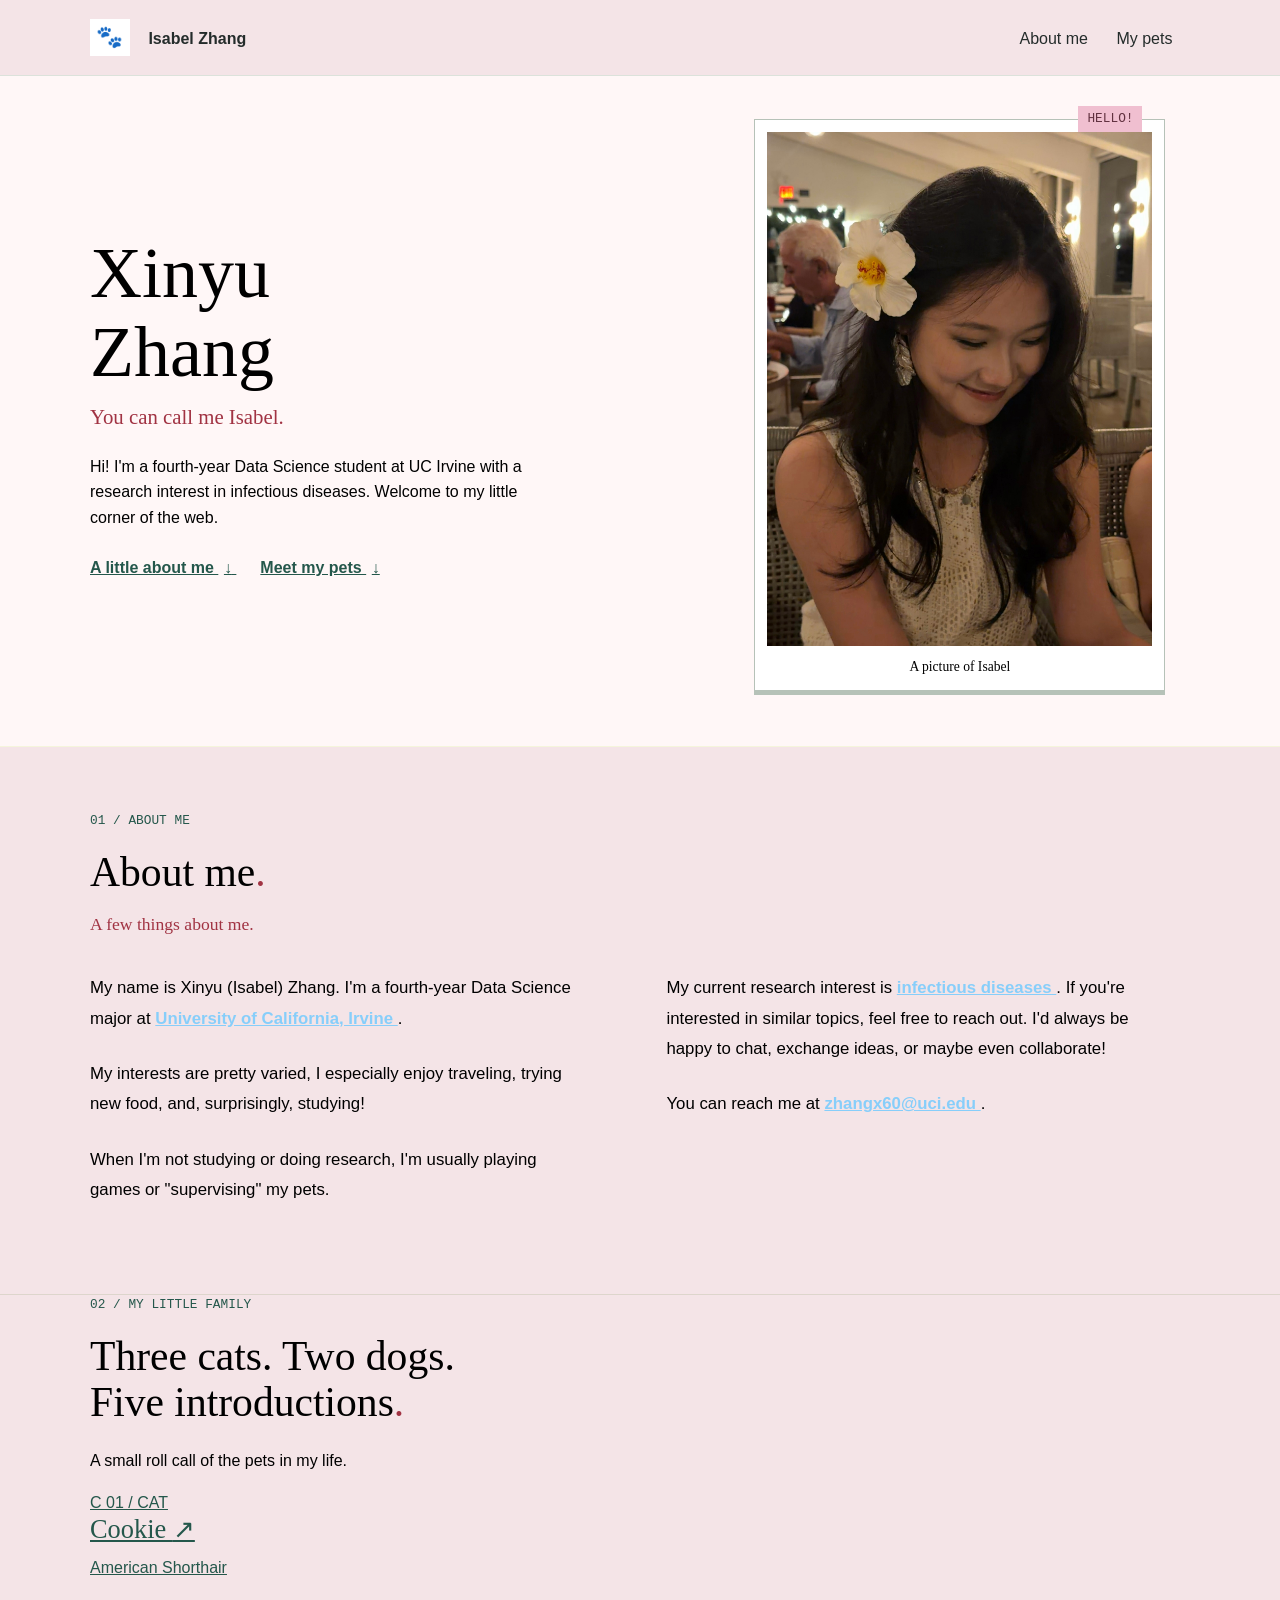
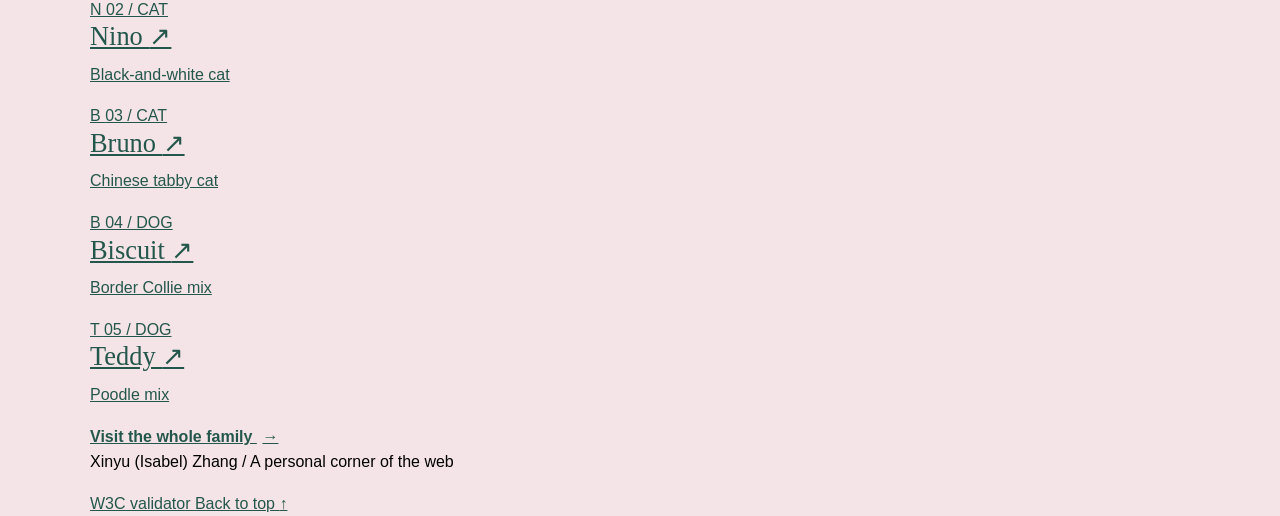
==== index.html @ bb7c95d6 "test1" ====
<!doctype html>
<html lang="en">

<!--
WRITTEN BY: Xinyu Zhang
EMAIL: zhangx60
-->

<head>
  <meta charset="utf-8">

  <meta name="author" content="Xinyu (Isabel) Zhang">

  <meta
    name="description"
    content="Personal website of Xinyu (Isabel) Zhang and her pets">

  <meta
    name="viewport"
    content="width=device-width, initial-scale=1">

  <link rel="stylesheet" href="css/style.css">

  <title>Xinyu (Isabel) Zhang | About Me</title>
</head>


<body>

  <!-- Accessibility: lets keyboard users skip directly to the main content -->
  <a class="skip-link" href="#main">
    Skip to content
  </a>


  <!-- =========================
       HEADER / NAVIGATION
       ========================= -->
  <header id="top" class="site-header">

    <nav class="page-width" aria-label="Main navigation">

    <a class="site-name" href="index.html">
      <span class="monogram" aria-hidden="true">🐾</span>
      Isabel Zhang
    </a>

      <ul>
        <li>
          <a href="#about">About me</a>
        </li>

        <li>
          <a href="#family">My pets</a>
        </li>
      </ul>

    </nav>

  </header>


  <!-- =========================
       MAIN CONTENT
       ========================= -->
  <main id="main">


    <!-- =========================
         INTRO / HERO SECTION
         ========================= -->
    <section class="intro-band">

      <div class="page-width intro">


        <!-- Left side: introduction -->
        <div class="intro-text">

          <h1>
            Xinyu<br>
            Zhang</span>
          </h1>

          <p class="handwritten">
            You can call me Isabel.
          </p>

          <p class="intro-copy">
            Hi! I'm a fourth-year Data Science student at UC Irvine
            with a research interest in infectious diseases.
            Welcome to my little corner of the web.
          </p>

          <a class="text-link" href="#about">
            A little about me
            <span aria-hidden="true">&darr;</span>
          </a>

          <a class="text-link second-link" href="#family">
            Meet my pets
            <span aria-hidden="true">&darr;</span>
          </a>

        </div>


        <!-- Right side: personal photo -->
        <figure class="portrait-print">

          <img
            src="images/Profile.jpg"
            alt="Portrait of Xinyu Zhang">

          <span class="photo-tab" aria-hidden="true">
            HELLO!
          </span>

          <figcaption>
            A picture of Isabel
          </figcaption>

        </figure>


      </div>

    </section>


    <!-- ABOUT ME SECTION -->
    <section id="about" class="about-band">

  <div class="page-width about-content">

    <p class="section-label">
      01 / ABOUT ME
    </p>

    <h2>
      About me<span class="name-dot">.</span>
    </h2>

    <p class="handwritten small-note">
      A few things about me.
    </p>


    <div class="about-columns">

      <!-- Left column -->
      <div class="about-column">

        <p>
          My name is Xinyu (Isabel) Zhang.
          I'm a fourth-year Data Science major at
          <a href="https://uci.edu/">
            University of California, Irvine
          </a>.
        </p>

        <p>
          My interests are pretty varied, I especially enjoy
          traveling, trying new food, and, surprisingly, studying!
        </p>

        <p>
          When I'm not studying or doing research,
          I'm usually playing games or "supervising" my pets.
        </p>

      </div>


      <!-- Right column -->
      <div class="about-column">

        <p>
          My current research interest is
          <a href="https://www.scripps.edu/diseases-medicines/infectious-diseases/">
            infectious diseases
          </a>.
          If you're interested in similar topics, feel free to reach out.
          I'd always be happy to chat, exchange ideas, or maybe even collaborate!
        </p>

        <p>
          You can reach me at
          <a href="mailto:zhangx60@uci.edu">
            zhangx60@uci.edu
          </a>.
        </p>

      </div>

    </div>

  </div>

</section>
    <!-- MY PETS SECTION -->
    <section id="family" class="pet-band">

      <div class="page-width section-inner">

        <p class="section-label">
          02 / MY LITTLE FAMILY
        </p>

        <h2>
          Three cats. Two dogs.<br>
          Five introductions<span class="name-dot">.</span>
        </h2>

        <p class="family-caption">
          A small roll call of the pets in my life.
        </p>

        <!-- Pet cards -->
        <div class="family-gallery">

          <!-- Cookie -->
          <a
            class="family-card cat-card"
            href="pets.html#cookie">

            <div class="mini-portrait">

              <span
                class="portrait-letter"
                aria-hidden="true">
                C
              </span>

              <span class="pet-number">
                01 / CAT
              </span>

            </div>

            <h3>
              Cookie
              <span aria-hidden="true">
                &nearr;
              </span>
            </h3>

            <p>
              American Shorthair
            </p>

          </a>
          <!-- Nino -->
          <a
            class="family-card nino-card"
            href="pets.html#nino">

            <div class="mini-portrait">

              <span
                class="portrait-letter"
                aria-hidden="true">
                N
              </span>

              <span class="pet-number">
                02 / CAT
              </span>

            </div>

            <h3>
              Nino
              <span aria-hidden="true">
                &nearr;
              </span>
            </h3>

            <p>
              Black-and-white cat
            </p>

          </a>
          <!-- Bruno -->
          <a
            class="family-card bruno-card"
            href="pets.html#bruno">

            <div class="mini-portrait">

              <span
                class="portrait-letter"
                aria-hidden="true">
                B
              </span>

              <span class="pet-number">
                03 / CAT
              </span>

            </div>

            <h3>
              Bruno
              <span aria-hidden="true">
                &nearr;
              </span>
            </h3>

            <p>
              Chinese tabby cat
            </p>

          </a>
          <!-- Biscuit -->
          <a
            class="family-card biscuit-card"
            href="pets.html#biscuit">

            <div class="mini-portrait">

              <span
                class="portrait-letter"
                aria-hidden="true">
                B
              </span>

              <span class="pet-number">
                04 / DOG
              </span>

            </div>

            <h3>
              Biscuit
              <span aria-hidden="true">
                &nearr;
              </span>
            </h3>

            <p>
              Border Collie mix
            </p>

          </a>
          <!-- Teddy -->
          <a
            class="family-card teddy-card"
            href="pets.html#teddy">

            <div class="mini-portrait">

              <span
                class="portrait-letter"
                aria-hidden="true">
                T
              </span>

              <span class="pet-number">
                05 / DOG
              </span>

            </div>

            <h3>
              Teddy
              <span aria-hidden="true">
                &nearr;
              </span>
            </h3>

            <p>
              Poodle mix
            </p>

          </a>

        </div>

        <!-- Link to second page -->
        <a class="text-link" href="pets.html">

          Visit the whole family

          <span aria-hidden="true">
            &rarr;
          </span>

        </a>
      </div>
    </section>
  </main>

  <footer class="page-width">

    <p>

      Xinyu (Isabel) Zhang

      <span class="footer-note">
        / A personal corner of the web
      </span>

    </p>

    <a href="http://validator.w3.org/check?uri=referer">
      W3C validator
    </a>


    <a href="#top">

      Back to top

      <span aria-hidden="true">
        &uarr;
      </span>

    </a>

  </footer>


</body>

</html>
---- css/style.css ----
/* =========================
   BASIC PAGE STYLING
   ========================= */

body {
  margin: 0;
  color: black;
  background-color: rgb(244, 228, 231);

  font-family: "Trebuchet MS", "Segoe UI", Arial, sans-serif;
  line-height: 1.6;
}

/* Keeps the content centered and prevents it from becoming too wide */
.page-width {
  width: 86%;
  max-width: 1100px;
  margin: 0 auto;
}


/* =========================
   LINKS
   ========================= */

a {
  color: #24574b;
}

a:hover {
  color: #a13343;
}

a:focus {
  outline: 2px solid #a13343;
  outline-offset: 4px;
}


/* =========================
   ACCESSIBILITY: SKIP LINK
   ========================= */

.skip-link {
  position: absolute;
  left: 1em;
  top: -5em;
  padding: 0.5em;
  background-color: #ffffff;
}

.skip-link:focus {
  top: 0.5em;
}


/* =========================
   HEADER / NAVIGATION
   ========================= */

.site-header {
  border-bottom: 1px solid #dce2db;
}

nav {
  padding-top: 1.2em;
  padding-bottom: 1.2em;
}

.site-name {
  display: inline-block;
  width: 59%;
  font-weight: bold;
  text-decoration: none;
  color: #242c2b;
}

.monogram {
  display: inline-block;
  margin-right: 0.65em;
  padding: 0.05em 0.3em;

  color: #ffffff;
  background-color: white;

  font-family: Georgia, "Times New Roman", serif;
  font-size: 1.35em;
}

nav ul {
  display: inline-block;
  width: 39%;
  margin: 0;
  padding: 0;
  text-align: right;
}

nav li {
  display: inline-block;
  margin-left: 1.5em;
}

nav a {
  text-decoration: none;
  color: #242c2b;
}


/* =========================
   TYPOGRAPHY
   ========================= */

h1,
h2,
h3,
p {
  margin-top: 0;
}

h1,
h2,
h3 {
  font-family: Georgia, "Times New Roman", serif;
  font-weight: normal;
  line-height: 1.1;
}

h1 {
  font-size: 4.5em;
  margin-bottom: 0.1em;
}

h2 {
  font-size: 2.6em;
  margin-bottom: 0.55em;
}

h3 {
  font-size: 1.65em;
  margin-bottom: 0.4em;
}

.name-dot {
  color: #a13343;
}

.section-label {
  font-family: "Courier New", Courier, monospace;
  font-size: 0.8em;
  color: #24574b;
  margin-bottom: 1.4em;
}

.handwritten {
  font-family: "Segoe Print", "Comic Sans MS", cursive;
  font-size: 1.3em;
  color: #a13343;
  margin-bottom: 1em;
}

.small-note {
  font-size: 1.1em;
}

.text-link {
  font-weight: bold;
}

.text-link span {
  margin-left: 0.35em;
}

.second-link {
  display: inline-block;
  margin-left: 1.5em;
}
/* =========================
   INTRO / HERO SECTION
   ========================= */

.intro-band {
  background-color: rgb(255, 247, 247);
  border-bottom: 1px solid beige;
}

.intro {
  padding-top: 2.7em;
  padding-bottom: 3.2em;
}

.intro-text {
  display: inline-block;
  vertical-align: middle;

  width: 53%;
  margin-right: 7%;
}

.intro-copy {
  max-width: 29em;
  margin-bottom: 1.5em;
}


/* =========================
   PERSONAL PHOTO
   ========================= */

.portrait-print {
  display: inline-block;
  vertical-align: middle;

  position: relative;

  width: 35%;
  margin: 0;

  padding: 12px;

  border: 1px solid #b6c2b8;
  border-bottom: 5px solid #b6c2b8;

  background-color: #ffffff;
}

.portrait-print img {
  display: block;

  width: 100%;
  max-width: 100%;
  height: auto;
}

figcaption {
  padding-top: 0.8em;

  font-family: "Segoe Print", "Comic Sans MS", cursive;
  font-size: 0.85em;

  text-align: center;
}

.photo-tab {
  position: absolute;

  top: -14px;
  right: 22px;

  padding: 0.2em 0.7em;

  background-color: #f0bfd0;
  color: #61313f;

  font-family: "Courier New", Courier, monospace;
  font-size: 0.8em;
}

/* =========================
   ABOUT ME SECTION
   ========================= */

.about-band {
  border-bottom: 1px solid #ddd5cc;
}

.about-content {
  padding-top: 4em;
  padding-bottom: 4em;
}

.about-content h2 {
  margin-bottom: 0.35em;
}

.about-columns {
  margin-top: 2.2em;
}

.about-column {
  display: inline-block;
  vertical-align: top;

  width: 44%;
}

.about-column:first-child {
  margin-right: 8%;
}

.about-column p {
  margin-bottom: 1.5em;

  font-size: 1.05em;
  line-height: 1.8;
}

.about-column a {
  color: lightskyblue;
  font-weight: bold;
}

.about-column a:hover {
  color: #a13343;
}
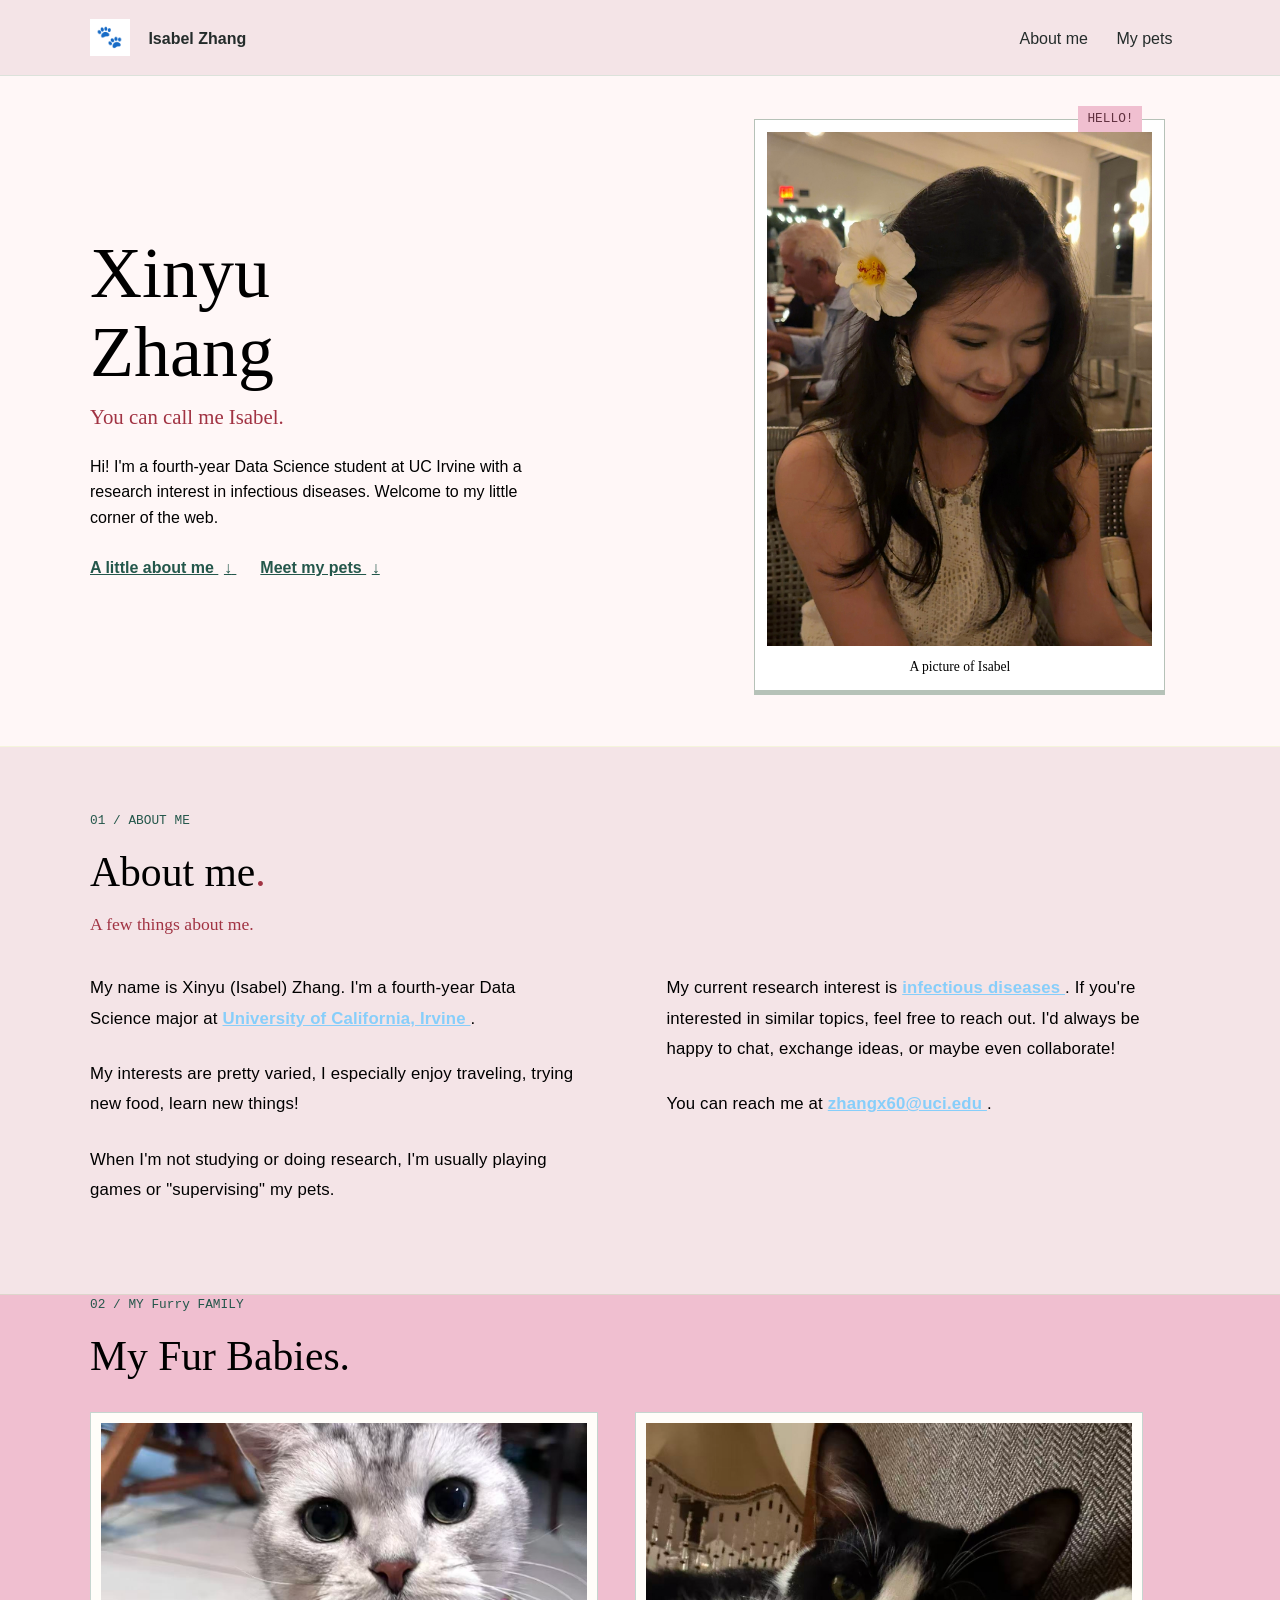
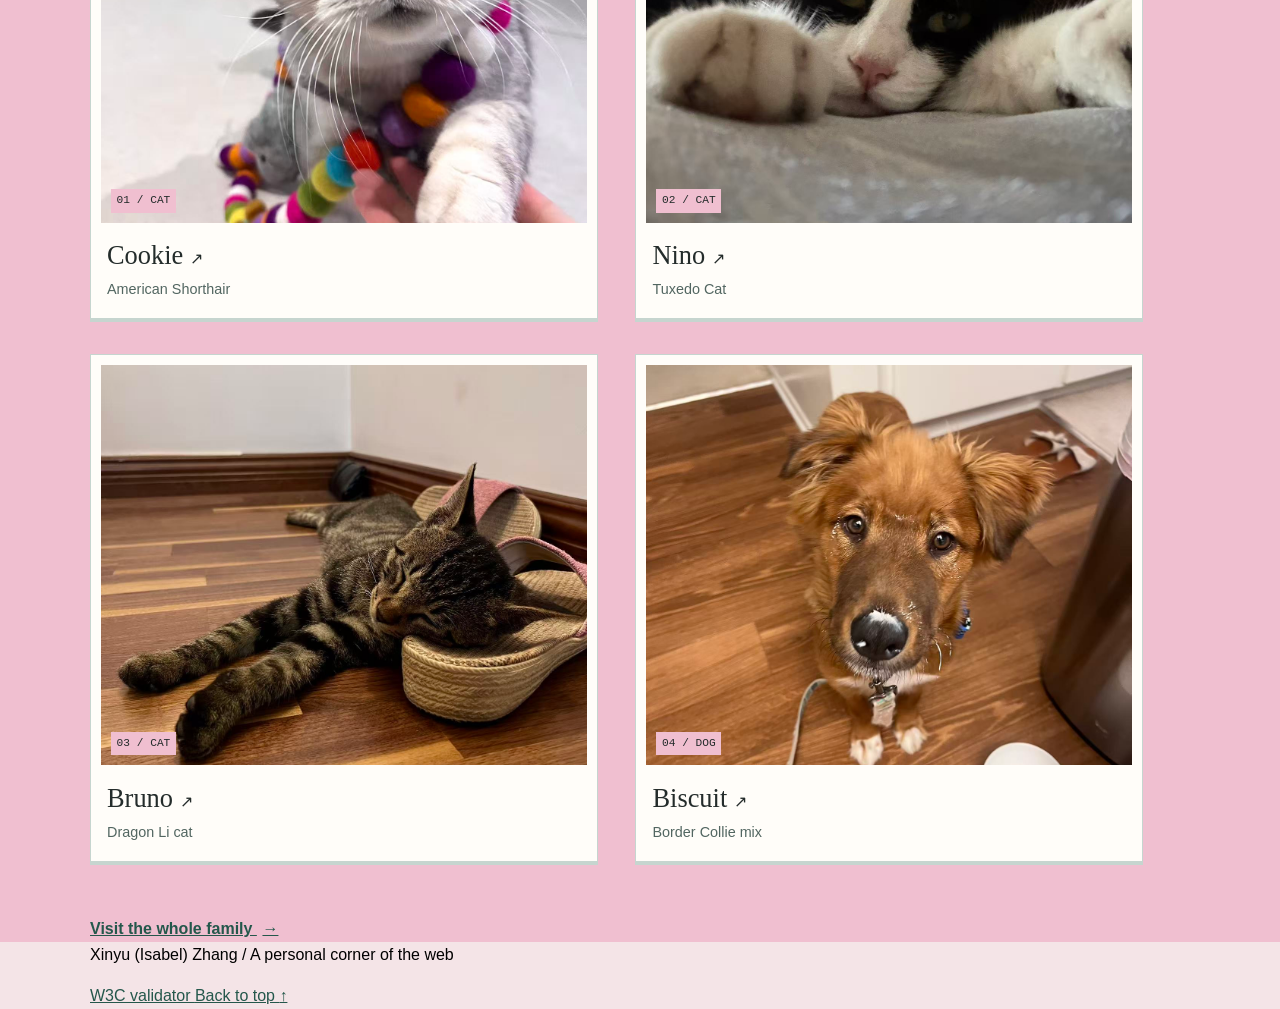
==== commit e5cb2336: "adding Cookie profilo" ====
--- a/index.html
+++ b/index.html
@@ -33,9 +33,7 @@
   </a>
 
 
-  <!-- =========================
-       HEADER / NAVIGATION
-       ========================= -->
+  <!--  HEADER / NAVIGATION-->
   <header id="top" class="site-header">
 
     <nav class="page-width" aria-label="Main navigation">
@@ -60,15 +58,11 @@
   </header>
 
 
-  <!-- =========================
-       MAIN CONTENT
-       ========================= -->
+  <!-- MAIN CONTENT -->
   <main id="main">
 
 
-    <!-- =========================
-         INTRO / HERO SECTION
-         ========================= -->
+    <!-- INTRO / HERO SECTION -->
     <section class="intro-band">
 
       <div class="page-width intro">
@@ -161,7 +155,7 @@
 
         <p>
           My interests are pretty varied, I especially enjoy
-          traveling, trying new food, and, surprisingly, studying!
+          traveling, trying new food, learn new things!
         </p>
 
         <p>
@@ -197,185 +191,114 @@
 
   </div>
 
-</section>
-    <!-- MY PETS SECTION -->
-    <section id="family" class="pet-band">
-
-      <div class="page-width section-inner">
-
-        <p class="section-label">
-          02 / MY LITTLE FAMILY
-        </p>
-
-        <h2>
-          Three cats. Two dogs.<br>
-          Five introductions<span class="name-dot">.</span>
-        </h2>
-
-        <p class="family-caption">
-          A small roll call of the pets in my life.
-        </p>
-
-        <!-- Pet cards -->
-        <div class="family-gallery">
-
-          <!-- Cookie -->
-          <a
-            class="family-card cat-card"
-            href="pets.html#cookie">
-
-            <div class="mini-portrait">
-
-              <span
-                class="portrait-letter"
-                aria-hidden="true">
-                C
-              </span>
-
-              <span class="pet-number">
-                01 / CAT
-              </span>
-
-            </div>
-
-            <h3>
-              Cookie
-              <span aria-hidden="true">
-                &nearr;
-              </span>
-            </h3>
-
-            <p>
-              American Shorthair
+    </section>
+        <!-- MY PETS SECTION -->
+        <section id="family" class="pet-band">
+
+          <div class="page-width section-inner">
+
+            <p class="section-label">
+              02 / MY Furry FAMILY
             </p>
 
-          </a>
-          <!-- Nino -->
-          <a
-            class="family-card nino-card"
-            href="pets.html#nino">
-
-            <div class="mini-portrait">
-
-              <span
-                class="portrait-letter"
-                aria-hidden="true">
-                N
-              </span>
-
-              <span class="pet-number">
-                02 / CAT
-              </span>
-
-            </div>
-
-            <h3>
-              Nino
-              <span aria-hidden="true">
-                &nearr;
-              </span>
-            </h3>
-
-            <p>
-              Black-and-white cat
-            </p>
-
-          </a>
-          <!-- Bruno -->
-          <a
-            class="family-card bruno-card"
-            href="pets.html#bruno">
-
-            <div class="mini-portrait">
-
-              <span
-                class="portrait-letter"
-                aria-hidden="true">
-                B
-              </span>
-
-              <span class="pet-number">
-                03 / CAT
-              </span>
-
-            </div>
-
-            <h3>
-              Bruno
-              <span aria-hidden="true">
-                &nearr;
-              </span>
-            </h3>
-
-            <p>
-              Chinese tabby cat
-            </p>
-
-          </a>
-          <!-- Biscuit -->
-          <a
-            class="family-card biscuit-card"
-            href="pets.html#biscuit">
-
-            <div class="mini-portrait">
-
-              <span
-                class="portrait-letter"
-                aria-hidden="true">
-                B
-              </span>
-
-              <span class="pet-number">
-                04 / DOG
-              </span>
-
-            </div>
-
-            <h3>
-              Biscuit
-              <span aria-hidden="true">
-                &nearr;
-              </span>
-            </h3>
-
-            <p>
-              Border Collie mix
-            </p>
-
-          </a>
-          <!-- Teddy -->
-          <a
-            class="family-card teddy-card"
-            href="pets.html#teddy">
-
-            <div class="mini-portrait">
-
-              <span
-                class="portrait-letter"
-                aria-hidden="true">
-                T
-              </span>
-
-              <span class="pet-number">
-                05 / DOG
-              </span>
-
-            </div>
-
-            <h3>
-              Teddy
-              <span aria-hidden="true">
-                &nearr;
-              </span>
-            </h3>
-
-            <p>
-              Poodle mix
-            </p>
-
-          </a>
-
-        </div>
+            <h2>
+              My Fur Babies.<br>
+            </h2>
+
+            <div class="family-gallery">
+
+      <!-- Cookie -->
+      <a class="family-card cat-card" href="pets.html#cookie">
+
+        <div class="mini-portrait">
+          <img
+            src="images/Cookie.jpg"
+            alt="Cookie, an American Shorthair cat">
+
+          <span class="pet-number">
+            01 / CAT
+          </span>
+        </div>
+
+        <h3>
+          Cookie
+          <span aria-hidden="true">&nearr;</span>
+        </h3>
+
+        <p>American Shorthair</p>
+
+      </a>
+
+
+      <!-- Nino -->
+      <a class="family-card nino-card" href="pets.html#nino">
+
+        <div class="mini-portrait">
+          <img
+            src="images/Nino.jpg"
+            alt="Nino, a black-and-white cat">
+
+          <span class="pet-number">
+            02 / CAT
+          </span>
+        </div>
+
+        <h3>
+          Nino
+          <span aria-hidden="true">&nearr;</span>
+        </h3>
+
+        <p>Tuxedo Cat</p>
+
+      </a>
+
+
+      <!-- Bruno -->
+      <a class="family-card bruno-card" href="pets.html#bruno">
+
+        <div class="mini-portrait">
+          <img
+            src="images/Bruno.jpg"
+            alt="Bruno, a tabby cat">
+
+          <span class="pet-number">
+            03 / CAT
+          </span>
+        </div>
+
+        <h3>
+          Bruno
+          <span aria-hidden="true">&nearr;</span>
+        </h3>
+
+        <p>Dragon Li cat</p>
+
+      </a>
+
+
+      <!-- Biscuit -->
+      <a class="family-card biscuit-card" href="pets.html#biscuit">
+
+        <div class="mini-portrait">
+          <img
+            src="images/Biscuit.jpg"
+            alt="Biscuit, a Border Collie mix">
+
+          <span class="pet-number">
+            04 / DOG
+          </span>
+        </div>
+
+        <h3>
+          Biscuit
+          <span aria-hidden="true">&nearr;</span>
+        </h3>
+
+        <p>Border Collie mix</p>
+
+      </a>
+
+    </div>
 
         <!-- Link to second page -->
         <a class="text-link" href="pets.html">
--- a/css/style.css
+++ b/css/style.css
@@ -292,6 +292,7 @@
 
   font-size: 1.05em;
   line-height: 1.8;
+  letter-spacing:0.01em;
 }
 
 .about-column a {
@@ -300,5 +301,263 @@
 }
 
 .about-column a:hover {
+  color: lightsalmon;
+}
+
+/*MY PETS SECTION*/
+
+.pet-band {
+  background-color:  #f0bfd0;
+}
+
+.family-caption {
+  color: #526661;
+  margin-bottom: 2em;
+}
+
+.family-gallery {
+  margin-top: 2em;
+  margin-bottom: 1.2em;
+}
+
+.family-card {
+  display: inline-block;
+  vertical-align: top;
+
+  width: 46%;
+  margin-right: 3%;
+  margin-bottom: 2em;
+
+  color: #242c2b;
+  background-color: #fffdf9;
+
+  border: 1px solid #c6d5cf;
+  border-bottom: 4px solid #c6d5cf;
+
+  text-decoration: none;
+}
+
+.mini-portrait {
+  position: relative;
+  height: 400px;
+  margin: 10px;
+  overflow: hidden;
+}
+.mini-portrait img {
+  display: block;
+  width: 100%;
+  height: 100%;
+  object-fit: cover;
+}
+
+.pet-number {
+  position: absolute;
+
+  left: 10px;
+  bottom: 10px;
+
+  padding: 0.25em 0.5em;
+
+  background-color: #f0bfd0;
+
+  font-family: "Courier New", Courier, monospace;
+  font-size: 0.7em;
+
+  color: #242c2b;
+}
+
+.family-card h3 {
+  margin: 0.7em 16px 0.3em;
+}
+
+.family-card h3 span {
+  font-family: "Trebuchet MS", "Segoe UI", Arial, sans-serif;
+  font-size: 0.6em;
+}
+
+.family-card > p {
+  margin: 0 16px 1.2em;
+
+  font-size: 0.9em;
+
+  color: #526661;
+}
+
+.family-card:hover {
+  border-color: #a13343;
+}
+
+/* =========================
+   PET CHAPTERS
+   ========================= */
+
+.pet-chapter {
+  padding-top: 4em;
+  padding-bottom: 4em;
+
+  border-bottom: 1px solid #ddd5cc;
+}
+
+.chapter-inner h2 {
+  margin-bottom: 0;
+}
+
+
+/* =========================
+   PET NOTEBOOK
+   ========================= */
+
+.pet-notebook {
+  position: relative;
+
+  min-height: 560px;
+
+  margin-top: 1.5em;
+  margin-bottom: 1em;
+}
+
+
+/* Main pet photo */
+
+.pet-photo {
+  position: absolute;
+
+  width: 48%;
+  left: 26%;
+  top: 65px;
+
+  margin: 0;
+  padding: 10px;
+
+  box-sizing: border-box;
+
+  background-color: #fffdf9;
+
+  border: 1px solid #d8d8d2;
+  border-bottom: 4px solid #b9c1bb;
+}
+
+
+.pet-photo img {
+  display: block;
+
+  width: 100%;
+  height: 330px;
+
+  object-fit: cover;
+}
+
+
+.pet-photo figcaption {
+  padding-top: 0.8em;
+
+  font-family: "Segoe Print", "Comic Sans MS", cursive;
+  font-size: 0.9em;
+
+  text-align: center;
+
+  color: #242c2b;
+}
+
+
+/* =========================
+   HANDWRITTEN NOTES
+   ========================= */
+
+.pet-note {
+  position: absolute;
+
+  width: 21%;
+
+  margin: 0;
+
+  font-family: "Segoe Print", "Comic Sans MS", cursive;
+
+  font-size: 1.05em;
+  line-height: 1.45;
+
+  color: #24574b;
+}
+
+
+/* Top left */
+
+.note-top-left {
+  left: 2%;
+  top: 65px;
+}
+
+
+/* Top right */
+
+.note-top-right {
+  right: 1%;
+  top: 90px;
+
   color: #a13343;
+}
+
+
+/* Bottom left */
+
+.note-bottom-left {
+  left: 4%;
+  top: 385px;
+
+  color: #a13343;
+}
+
+
+/* Bottom right */
+
+.note-bottom-right {
+  right: 1%;
+  top: 400px;
+}
+
+
+/* Arrow */
+
+.note-arrow {
+  display: block;
+
+  margin-top: 0.25em;
+
+  font-family: Georgia, "Times New Roman", serif;
+
+  font-size: 2em;
+  line-height: 1;
+}
+
+
+/* =========================
+   PET INTRODUCTION
+   ========================= */
+
+.pet-intro {
+  width: 70%;
+  max-width: 760px;
+
+  margin: 0 auto 2.5em;
+}
+
+
+.pet-intro p {
+  margin: 0;
+
+  font-size: 1.05em;
+  line-height: 1.8;
+}
+
+
+/* =========================
+   NEXT PET LINK
+   ========================= */
+
+.chapter-next {
+  display: block;
+
+  text-align: right;
+
+  margin-top: 1.5em;
 }
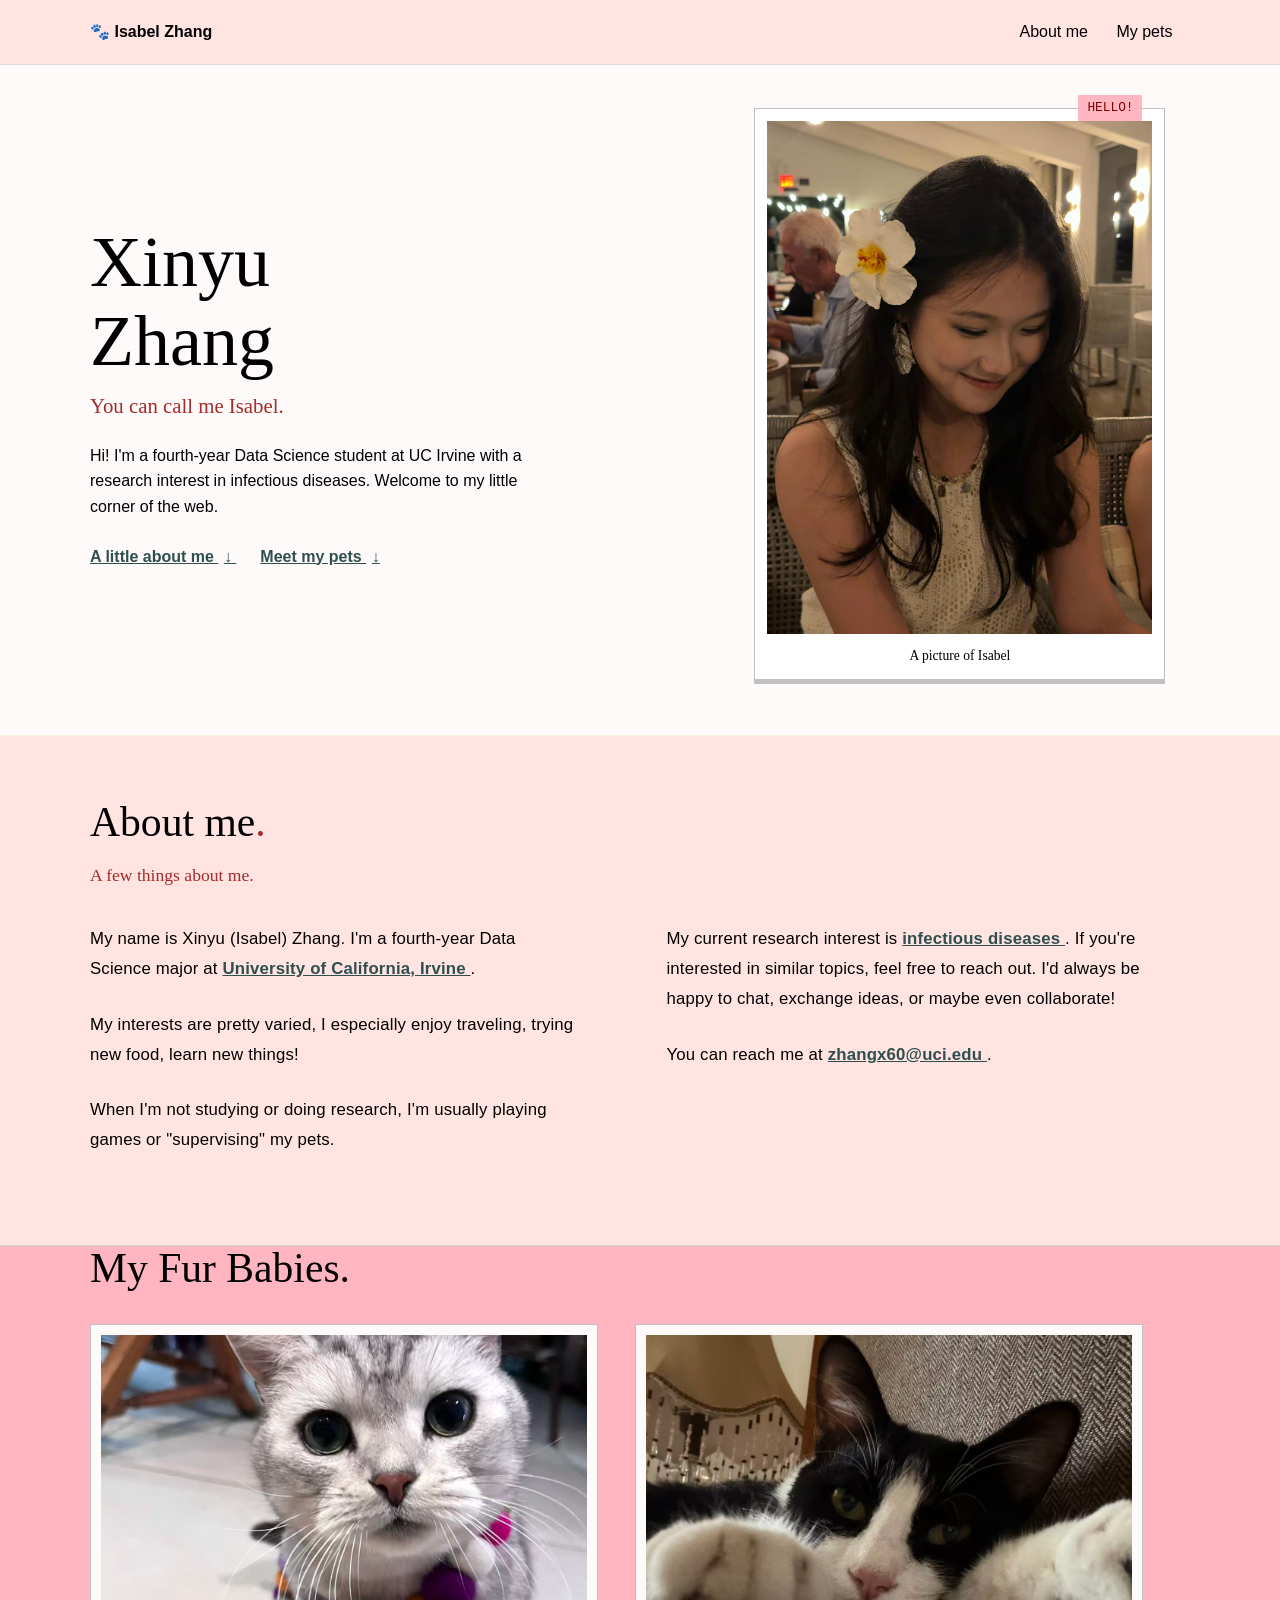
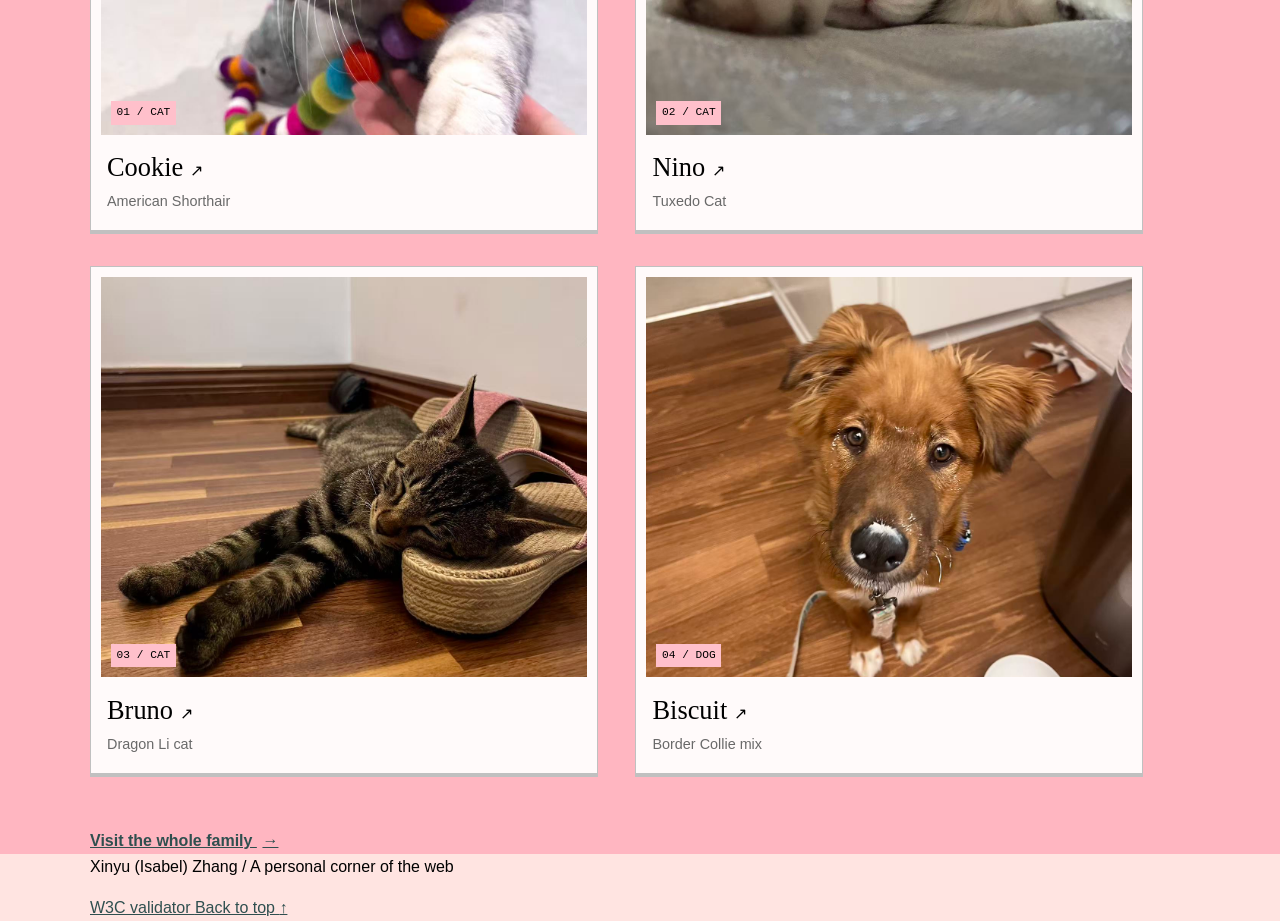
==== commit 319afb06: "Phone page" ====
--- a/index.html
+++ b/index.html
@@ -73,7 +73,7 @@
 
           <h1>
             Xinyu<br>
-            Zhang</span>
+            Zhang
           </h1>
 
           <p class="handwritten">
@@ -126,10 +126,6 @@
     <section id="about" class="about-band">
 
   <div class="page-width about-content">
-
-    <p class="section-label">
-      01 / ABOUT ME
-    </p>
 
     <h2>
       About me<span class="name-dot">.</span>
@@ -197,10 +193,6 @@
 
           <div class="page-width section-inner">
 
-            <p class="section-label">
-              02 / MY Furry FAMILY
-            </p>
-
             <h2>
               My Fur Babies.<br>
             </h2>
--- a/css/style.css
+++ b/css/style.css
@@ -1,52 +1,53 @@
-/* =========================
-   BASIC PAGE STYLING
-   ========================= */
+/*BASIC PAGE STYLING */
 
 body {
   margin: 0;
+
   color: black;
-  background-color: rgb(244, 228, 231);
+  background-color: mistyrose;
 
   font-family: "Trebuchet MS", "Segoe UI", Arial, sans-serif;
   line-height: 1.6;
 }
 
+
 /* Keeps the content centered and prevents it from becoming too wide */
+
 .page-width {
   width: 86%;
   max-width: 1100px;
+
   margin: 0 auto;
 }
 
 
-/* =========================
-   LINKS
-   ========================= */
+/* LINKS */
 
 a {
-  color: #24574b;
+  color: darkslategray;
 }
 
 a:hover {
-  color: #a13343;
+  color: brown;
 }
 
 a:focus {
-  outline: 2px solid #a13343;
+  outline: 2px solid brown;
   outline-offset: 4px;
 }
 
 
-/* =========================
-   ACCESSIBILITY: SKIP LINK
-   ========================= */
+/*ACCESSIBILITY: SKIP LINK*/
 
 .skip-link {
   position: absolute;
+
   left: 1em;
   top: -5em;
+
   padding: 0.5em;
-  background-color: #ffffff;
+
+  background-color: white;
 }
 
 .skip-link:focus {
@@ -54,12 +55,11 @@
 }
 
 
-/* =========================
-   HEADER / NAVIGATION
-   ========================= */
+/* 
+HEADER / NAVIGATION*/
 
 .site-header {
-  border-bottom: 1px solid #dce2db;
+  border-bottom: 1px solid gainsboro;
 }
 
 nav {
@@ -69,46 +69,40 @@
 
 .site-name {
   display: inline-block;
+
   width: 59%;
+
   font-weight: bold;
   text-decoration: none;
-  color: #242c2b;
-}
-
-.monogram {
-  display: inline-block;
-  margin-right: 0.65em;
-  padding: 0.05em 0.3em;
-
-  color: #ffffff;
-  background-color: white;
-
-  font-family: Georgia, "Times New Roman", serif;
-  font-size: 1.35em;
+
+  color: black;
 }
 
 nav ul {
   display: inline-block;
+
   width: 39%;
+
   margin: 0;
   padding: 0;
+
   text-align: right;
 }
 
 nav li {
   display: inline-block;
+
   margin-left: 1.5em;
 }
 
 nav a {
   text-decoration: none;
-  color: #242c2b;
-}
-
-
-/* =========================
-   TYPOGRAPHY
-   ========================= */
+
+  color: black;
+}
+
+
+/* TYPOGRAPHY */
 
 h1,
 h2,
@@ -121,41 +115,49 @@
 h2,
 h3 {
   font-family: Georgia, "Times New Roman", serif;
+
   font-weight: normal;
   line-height: 1.1;
 }
 
 h1 {
   font-size: 4.5em;
+
   margin-bottom: 0.1em;
 }
 
 h2 {
   font-size: 2.6em;
+
   margin-bottom: 0.55em;
 }
 
 h3 {
   font-size: 1.65em;
+
   margin-bottom: 0.4em;
 }
 
 .name-dot {
-  color: #a13343;
+  color: brown;
 }
 
 .section-label {
+  margin-bottom: 1.4em;
+
   font-family: "Courier New", Courier, monospace;
   font-size: 0.8em;
-  color: #24574b;
-  margin-bottom: 1.4em;
+
+  color: darkslategray;
 }
 
 .handwritten {
+  margin-bottom: 1em;
+
   font-family: "Segoe Print", "Comic Sans MS", cursive;
   font-size: 1.3em;
-  color: #a13343;
-  margin-bottom: 1em;
+
+  color: brown;
 }
 
 .small-note {
@@ -172,14 +174,16 @@
 
 .second-link {
   display: inline-block;
+
   margin-left: 1.5em;
 }
-/* =========================
-   INTRO / HERO SECTION
-   ========================= */
+
+
+/* INTRO  */
 
 .intro-band {
-  background-color: rgb(255, 247, 247);
+  background-color: snow;
+
   border-bottom: 1px solid beige;
 }
 
@@ -190,37 +194,39 @@
 
 .intro-text {
   display: inline-block;
+
   vertical-align: middle;
 
   width: 53%;
+
   margin-right: 7%;
 }
 
 .intro-copy {
   max-width: 29em;
+
   margin-bottom: 1.5em;
 }
 
 
-/* =========================
-   PERSONAL PHOTO
-   ========================= */
+/* PERSONAL PHOTO */
 
 .portrait-print {
   display: inline-block;
+
   vertical-align: middle;
 
   position: relative;
 
   width: 35%;
+
   margin: 0;
-
   padding: 12px;
 
-  border: 1px solid #b6c2b8;
-  border-bottom: 5px solid #b6c2b8;
-
-  background-color: #ffffff;
+  background-color: white;
+
+  border: 1px solid silver;
+  border-bottom: 5px solid silver;
 }
 
 .portrait-print img {
@@ -228,6 +234,7 @@
 
   width: 100%;
   max-width: 100%;
+
   height: auto;
 }
 
@@ -248,19 +255,20 @@
 
   padding: 0.2em 0.7em;
 
-  background-color: #f0bfd0;
-  color: #61313f;
+  background-color: lightpink;
+  color: maroon;
 
   font-family: "Courier New", Courier, monospace;
   font-size: 0.8em;
 }
+
 
 /* =========================
    ABOUT ME SECTION
    ========================= */
 
 .about-band {
-  border-bottom: 1px solid #ddd5cc;
+  border-bottom: 1px solid lightgray;
 }
 
 .about-content {
@@ -278,6 +286,7 @@
 
 .about-column {
   display: inline-block;
+
   vertical-align: top;
 
   width: 44%;
@@ -292,27 +301,31 @@
 
   font-size: 1.05em;
   line-height: 1.8;
-  letter-spacing:0.01em;
+
+  letter-spacing: 0.01em;
 }
 
 .about-column a {
-  color: lightskyblue;
+  color: darkslategray;
+
   font-weight: bold;
 }
 
 .about-column a:hover {
-  color: lightsalmon;
-}
-
-/*MY PETS SECTION*/
+  color: brown;
+}
+
+
+/* MY PETS SECTION*/
 
 .pet-band {
-  background-color:  #f0bfd0;
+  background-color: lightpink;
 }
 
 .family-caption {
-  color: #526661;
   margin-bottom: 2em;
+
+  color: dimgray;
 }
 
 .family-gallery {
@@ -322,31 +335,39 @@
 
 .family-card {
   display: inline-block;
+
   vertical-align: top;
 
   width: 46%;
+
   margin-right: 3%;
   margin-bottom: 2em;
 
-  color: #242c2b;
-  background-color: #fffdf9;
-
-  border: 1px solid #c6d5cf;
-  border-bottom: 4px solid #c6d5cf;
+  color: black;
+  background-color: snow;
+
+  border: 1px solid silver;
+  border-bottom: 4px solid silver;
 
   text-decoration: none;
 }
 
 .mini-portrait {
   position: relative;
+
   height: 400px;
+
   margin: 10px;
+
   overflow: hidden;
 }
+
 .mini-portrait img {
   display: block;
+
   width: 100%;
   height: 100%;
+
   object-fit: cover;
 }
 
@@ -358,12 +379,11 @@
 
   padding: 0.25em 0.5em;
 
-  background-color: #f0bfd0;
+  background-color: pink;
+  color: black;
 
   font-family: "Courier New", Courier, monospace;
   font-size: 0.7em;
-
-  color: #242c2b;
 }
 
 .family-card h3 {
@@ -380,22 +400,21 @@
 
   font-size: 0.9em;
 
-  color: #526661;
+  color: dimgray;
 }
 
 .family-card:hover {
-  border-color: #a13343;
-}
-
-/* =========================
-   PET CHAPTERS
-   ========================= */
+  border-color: brown;
+}
+
+
+/* PET CHAPTERS */
 
 .pet-chapter {
   padding-top: 4em;
   padding-bottom: 4em;
 
-  border-bottom: 1px solid #ddd5cc;
+  border-bottom: 1px solid lightgray;
 }
 
 .chapter-inner h2 {
@@ -403,50 +422,54 @@
 }
 
 
-/* =========================
-   PET NOTEBOOK
-   ========================= */
+/* PET ALBUM HEADING */
+.album-heading {
+  padding-top: 2.5em;
+  padding-bottom: 2.5em;
+}
+
+
+/* PET NOTEBOOK */
 
 .pet-notebook {
   position: relative;
 
-  min-height: 560px;
-
-  margin-top: 1.5em;
+  min-height: 650px;
+
+  margin-top: 1em;
   margin-bottom: 1em;
 }
 
 
-/* Main pet photo */
+/*MAIN PET PHOTO*/
 
 .pet-photo {
   position: absolute;
 
-  width: 48%;
-  left: 26%;
-  top: 65px;
+  width: 58%;
+
+  left: 21%;
+  top: 55px;
 
   margin: 0;
   padding: 10px;
 
   box-sizing: border-box;
 
-  background-color: #fffdf9;
-
-  border: 1px solid #d8d8d2;
-  border-bottom: 4px solid #b9c1bb;
-}
-
+  background-color: snow;
+
+  border: 1px solid lightgray;
+  border-bottom: 4px solid silver;
+}
 
 .pet-photo img {
   display: block;
 
   width: 100%;
-  height: 330px;
+  height: 500px;
 
   object-fit: cover;
 }
-
 
 .pet-photo figcaption {
   padding-top: 0.8em;
@@ -456,18 +479,16 @@
 
   text-align: center;
 
-  color: #242c2b;
-}
-
-
-/* =========================
-   HANDWRITTEN NOTES
-   ========================= */
+  color: black;
+}
+
+
+/* HANDWRITTEN NOTES */
 
 .pet-note {
   position: absolute;
 
-  width: 21%;
+  width: 18%;
 
   margin: 0;
 
@@ -476,57 +497,95 @@
   font-size: 1.05em;
   line-height: 1.45;
 
-  color: #24574b;
-}
-
-
-/* Top left */
+  color: darkslategray;
+}
+
+
+/* Top left note */
 
 .note-top-left {
   left: 2%;
-  top: 65px;
-}
-
-
-/* Top right */
+  top: 90px;
+}
+
+
+/* Top right note */
 
 .note-top-right {
-  right: 1%;
-  top: 90px;
-
-  color: #a13343;
-}
-
-
-/* Bottom left */
+  right: 0.5%;
+  top: 100px;
+
+  color: brown;
+}
+
+
+/* Bottom left note */
 
 .note-bottom-left {
-  left: 4%;
-  top: 385px;
-
-  color: #a13343;
-}
-
-
-/* Bottom right */
+  left: 3%;
+  top: 465px;
+
+  color: brown;
+}
+
+
+/* Bottom right note */
 
 .note-bottom-right {
   right: 1%;
-  top: 400px;
-}
-
-
-/* Arrow */
+  top: 475px;
+}
+
+
+/*  NOTE ARROWS */
 
 .note-arrow {
   display: block;
 
-  margin-top: 0.25em;
-
   font-family: Georgia, "Times New Roman", serif;
 
   font-size: 2em;
   line-height: 1;
+}
+
+
+/* Arrow from top left toward photo */
+
+.note-top-left .note-arrow {
+  margin-top: 0.3em;
+  padding-right: 0.1em;
+
+  text-align: right;
+}
+
+
+/* Arrow from top right toward photo */
+
+.note-top-right .note-arrow {
+  margin-top: 0.3em;
+  padding-left: 0.1em;
+
+  text-align: left;
+}
+
+
+/* Arrow from bottom left toward photo */
+
+.note-bottom-left .note-arrow {
+  margin-bottom: 0.3em;
+  padding-right: 0.1em;
+
+  text-align: right;
+}
+
+
+/* Arrow from bottom right toward photo */
+
+.note-bottom-right .note-arrow {
+  margin-bottom: 0.3em;
+  padding-left: 0.1em;
+
+  text-align: left;
 }
 
 
@@ -535,12 +594,11 @@
    ========================= */
 
 .pet-intro {
-  width: 70%;
-  max-width: 760px;
+  width: 76%;
+  max-width: 820px;
 
   margin: 0 auto 2.5em;
 }
-
 
 .pet-intro p {
   margin: 0;
@@ -550,14 +608,114 @@
 }
 
 
-/* =========================
-   NEXT PET LINK
-   ========================= */
+/* NEXT PET LINK */
 
 .chapter-next {
   display: block;
 
+  margin-top: 1.5em;
+
   text-align: right;
-
-  margin-top: 1.5em;
-}+}
+
+
+/* Smaller screens: stack columns and let images keep their natural proportions. */
+@media screen and (max-width: 900px) {
+  .site-name,
+  nav ul {
+    display: block;
+    width: 100%;
+    text-align: left;
+  }
+
+  nav ul {
+    margin-top: 0.8em;
+  }
+
+  nav li {
+    margin-left: 0;
+    margin-right: 1.5em;
+  }
+
+  h1 {
+    font-size: 3em;
+  }
+
+  h2 {
+    font-size: 2.2em;
+  }
+
+  .intro-text,
+  .about-column {
+    display: block;
+    width: 100%;
+    margin-right: 0;
+  }
+
+  .about-column:first-child {
+    margin-right: 0;
+  }
+
+  .portrait-print {
+    display: block;
+    width: 100%;
+    max-width: 380px;
+    margin: 2em auto 0;
+    box-sizing: border-box;
+  }
+
+  .second-link {
+    display: block;
+    margin-top: 0.8em;
+    margin-left: 0;
+  }
+
+  .family-card {
+    display: block;
+    width: auto;
+    margin-right: 0;
+  }
+
+  .mini-portrait {
+    height: auto;
+  }
+
+  .mini-portrait img,
+  .pet-photo img {
+    height: auto;
+  }
+
+  /* Notes flow in pairs above and below the photo, so longer text can wrap. */
+  .pet-notebook {
+    min-height: 0;
+  }
+
+  .pet-note {
+    position: static;
+    display: inline-block;
+    vertical-align: top;
+    width: 46%;
+    margin-bottom: 1.2em;
+    font-size: 1em;
+  }
+
+  .note-top-left,
+  .note-bottom-left {
+    margin-right: 4%;
+  }
+
+  .pet-photo {
+    position: static;
+    width: 100%;
+    max-width: 440px;
+    margin: 0 auto 1.5em;
+  }
+
+  .pet-intro {
+    width: 100%;
+  }
+
+  .chapter-next {
+    text-align: left;
+  }
+}
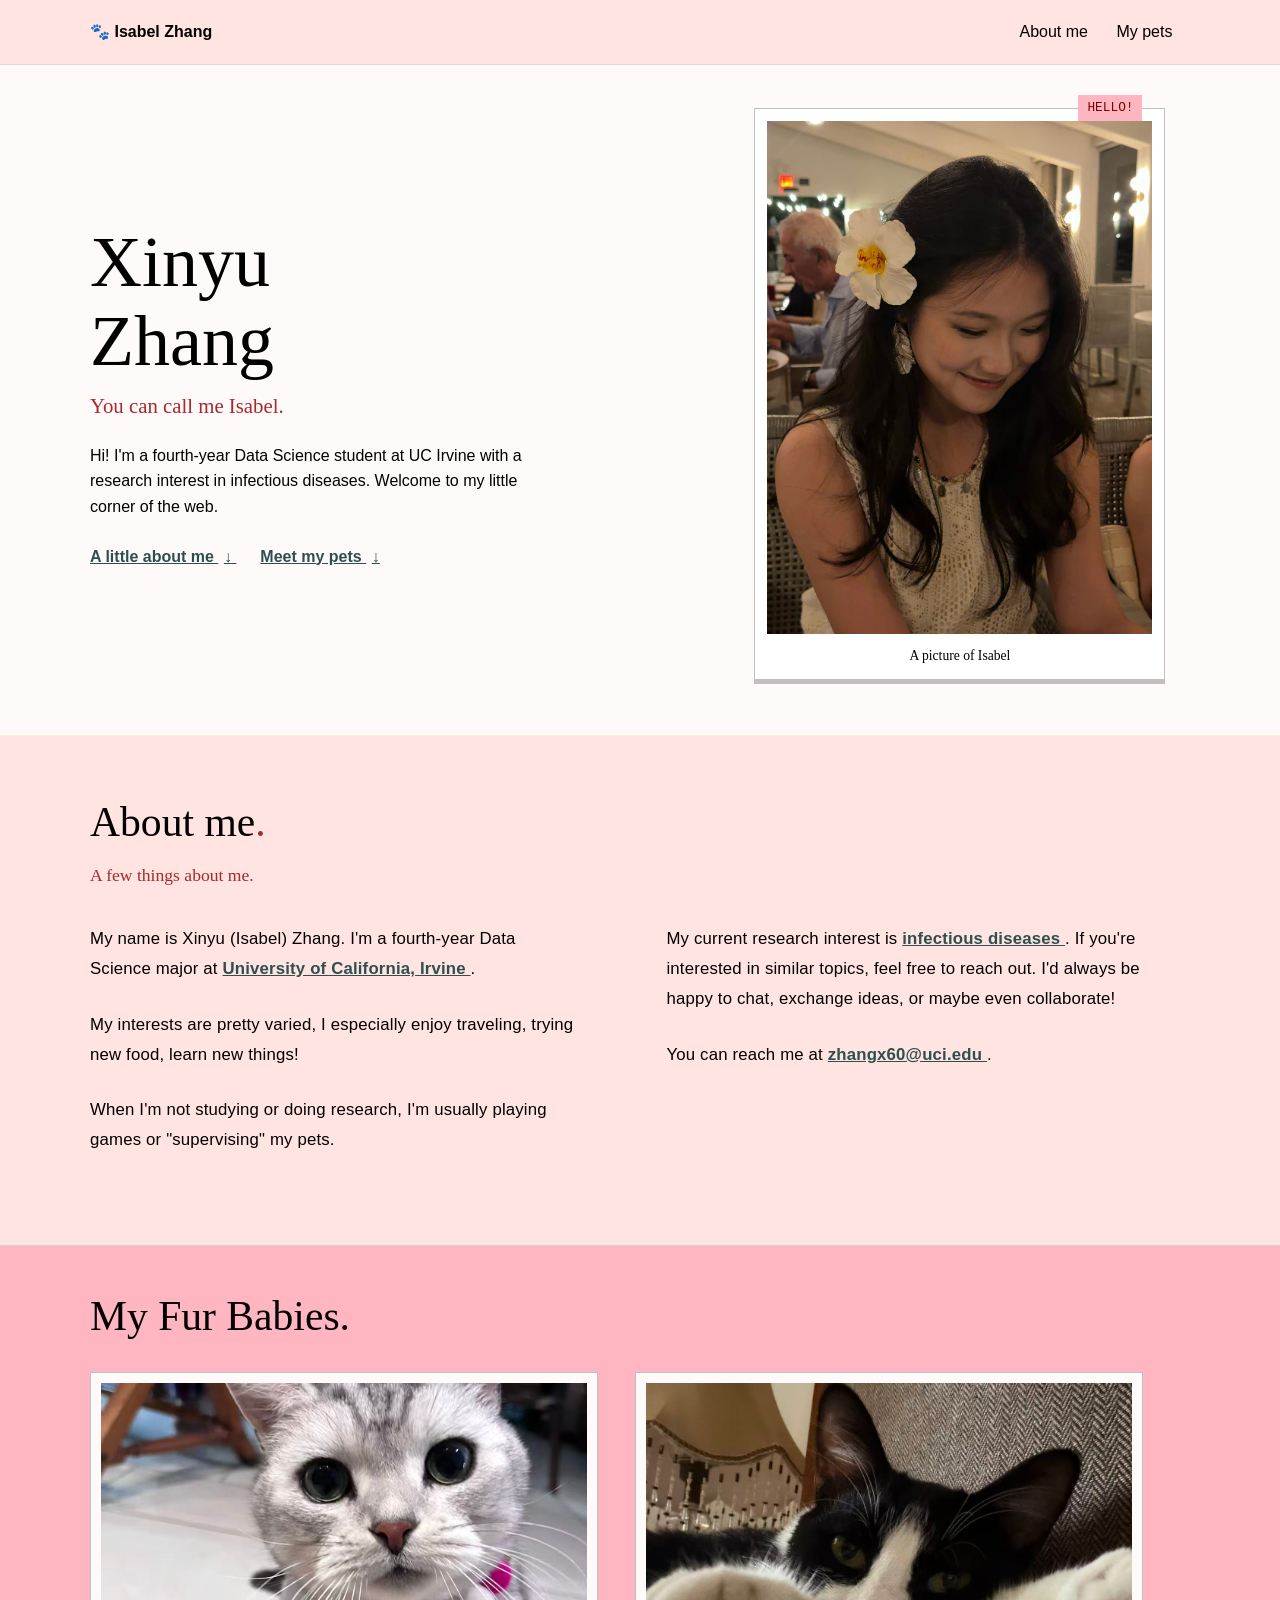
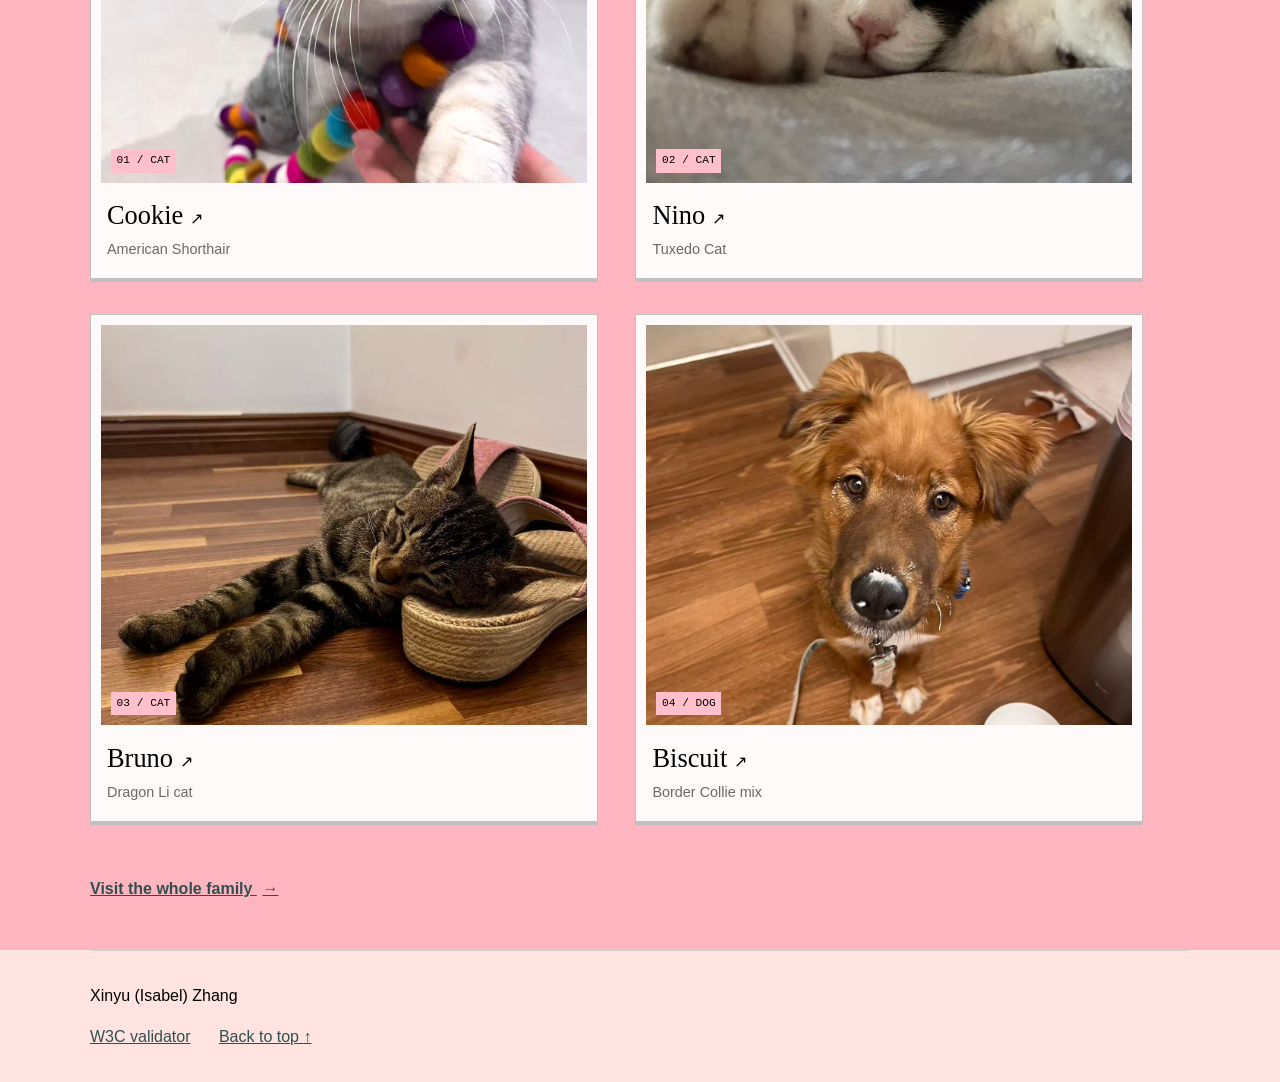
==== commit 9c0ff2d6: "all checker run and completed" ====
--- a/index.html
+++ b/index.html
@@ -3,7 +3,7 @@
 
 <!--
 WRITTEN BY: Xinyu Zhang
-EMAIL: zhangx60
+EMAIL: zhangx60@uci.edu
 -->
 
 <head>
@@ -27,13 +27,12 @@
 
 <body>
 
-  <!-- Accessibility: lets keyboard users skip directly to the main content -->
+  <!-- Accessibility: keyboard users can skip directly to the main content -->
   <a class="skip-link" href="#main">
     Skip to content
   </a>
 
-
-  <!--  HEADER / NAVIGATION-->
+  <!-- header-->
   <header id="top" class="site-header">
 
     <nav class="page-width" aria-label="Main navigation">
@@ -58,15 +57,12 @@
   </header>
 
 
-  <!-- MAIN CONTENT -->
+  <!-- MAIN Content -->
   <main id="main">
-
-
-    <!-- INTRO / HERO SECTION -->
+    <!-- intro -->
     <section class="intro-band">
 
       <div class="page-width intro">
-
 
         <!-- Left side: introduction -->
         <div class="intro-text">
@@ -115,14 +111,11 @@
           </figcaption>
 
         </figure>
-
-
       </div>
 
     </section>
 
-
-    <!-- ABOUT ME SECTION -->
+    <!-- ABOUT ME sec -->
     <section id="about" class="about-band">
 
   <div class="page-width about-content">
@@ -135,9 +128,7 @@
       A few things about me.
     </p>
 
-
     <div class="about-columns">
-
       <!-- Left column -->
       <div class="about-column">
 
@@ -160,7 +151,6 @@
         </p>
 
       </div>
-
 
       <!-- Right column -->
       <div class="about-column">
@@ -188,7 +178,7 @@
   </div>
 
     </section>
-        <!-- MY PETS SECTION -->
+        <!-- MY PETS sec-->
         <section id="family" class="pet-band">
 
           <div class="page-width section-inner">
@@ -200,7 +190,7 @@
             <div class="family-gallery">
 
       <!-- Cookie -->
-      <a class="family-card cat-card" href="pets.html#cookie">
+      <a class="family-card cat-card" href="cookie.html">
 
         <div class="mini-portrait">
           <img
@@ -223,7 +213,7 @@
 
 
       <!-- Nino -->
-      <a class="family-card nino-card" href="pets.html#nino">
+      <a class="family-card nino-card" href="nino.html">
 
         <div class="mini-portrait">
           <img
@@ -246,7 +236,7 @@
 
 
       <!-- Bruno -->
-      <a class="family-card bruno-card" href="pets.html#bruno">
+      <a class="family-card bruno-card" href="bruno.html">
 
         <div class="mini-portrait">
           <img
@@ -269,7 +259,7 @@
 
 
       <!-- Biscuit -->
-      <a class="family-card biscuit-card" href="pets.html#biscuit">
+      <a class="family-card biscuit-card" href="biscuit.html">
 
         <div class="mini-portrait">
           <img
@@ -292,7 +282,7 @@
 
     </div>
 
-        <!-- Link to second page -->
+        <!-- go to second page -->
         <a class="text-link" href="pets.html">
 
           Visit the whole family
@@ -312,13 +302,9 @@
 
       Xinyu (Isabel) Zhang
 
-      <span class="footer-note">
-        / A personal corner of the web
-      </span>
-
     </p>
 
-    <a href="http://validator.w3.org/check?uri=referer">
+    <a href="https://validator.w3.org/nu/">
       W3C validator
     </a>
 
@@ -338,4 +324,4 @@
 
 </body>
 
-</html>+</html>
--- a/css/style.css
+++ b/css/style.css
@@ -11,7 +11,7 @@
 }
 
 
-/* Keeps the content centered and prevents it from becoming too wide */
+/* Keeps the content centered and prevents too wide */
 
 .page-width {
   width: 86%;
@@ -55,8 +55,7 @@
 }
 
 
-/* 
-HEADER / NAVIGATION*/
+/* HEADER*/
 
 .site-header {
   border-bottom: 1px solid gainsboro;
@@ -102,7 +101,7 @@
 }
 
 
-/* TYPOGRAPHY */
+/*typography */
 
 h1,
 h2,
@@ -179,7 +178,7 @@
 }
 
 
-/* INTRO  */
+/* Intro*/
 
 .intro-band {
   background-color: snow;
@@ -207,34 +206,26 @@
 
   margin-bottom: 1.5em;
 }
-
-
-/* PERSONAL PHOTO */
+/**/
+
+/*photo */
 
 .portrait-print {
   display: inline-block;
-
   vertical-align: middle;
-
   position: relative;
-
   width: 35%;
-
   margin: 0;
   padding: 12px;
-
   background-color: white;
-
   border: 1px solid silver;
   border-bottom: 5px solid silver;
 }
 
 .portrait-print img {
   display: block;
-
   width: 100%;
   max-width: 100%;
-
   height: auto;
 }
 
@@ -243,18 +234,14 @@
 
   font-family: "Segoe Print", "Comic Sans MS", cursive;
   font-size: 0.85em;
-
   text-align: center;
 }
 
 .photo-tab {
   position: absolute;
-
   top: -14px;
   right: 22px;
-
   padding: 0.2em 0.7em;
-
   background-color: lightpink;
   color: maroon;
 
@@ -263,9 +250,7 @@
 }
 
 
-/* =========================
-   ABOUT ME SECTION
-   ========================= */
+/* ABOUTME */
 
 .about-band {
   border-bottom: 1px solid lightgray;
@@ -298,16 +283,13 @@
 
 .about-column p {
   margin-bottom: 1.5em;
-
   font-size: 1.05em;
   line-height: 1.8;
-
   letter-spacing: 0.01em;
 }
 
 .about-column a {
   color: darkslategray;
-
   font-weight: bold;
 }
 
@@ -316,7 +298,12 @@
 }
 
 
-/* MY PETS SECTION*/
+/* MY PETS sec*/
+
+.section-inner {
+  padding-top: 3em;
+  padding-bottom: 3em;
+}
 
 .pet-band {
   background-color: lightpink;
@@ -335,30 +322,22 @@
 
 .family-card {
   display: inline-block;
-
   vertical-align: top;
-
   width: 46%;
-
   margin-right: 3%;
   margin-bottom: 2em;
-
   color: black;
   background-color: snow;
-
   border: 1px solid silver;
   border-bottom: 4px solid silver;
-
   text-decoration: none;
 }
 
 .mini-portrait {
   position: relative;
-
   height: 400px;
 
   margin: 10px;
-
   overflow: hidden;
 }
 
@@ -408,7 +387,7 @@
 }
 
 
-/* PET CHAPTERS */
+/* PET */
 
 .pet-chapter {
   padding-top: 4em;
@@ -421,16 +400,20 @@
   margin-bottom: 0;
 }
 
-
-/* PET ALBUM HEADING */
+.chapter-inner h1 {
+  font-size: 2.6em;
+  margin-bottom: 0;
+}
+
+
+/* PET ALBUM Heading */
 .album-heading {
   padding-top: 2.5em;
   padding-bottom: 2.5em;
 }
 
 
-/* PET NOTEBOOK */
-
+/* NOTEBOOK */
 .pet-notebook {
   position: relative;
 
@@ -482,8 +465,37 @@
   color: black;
 }
 
-
-/* HANDWRITTEN NOTES */
+/* Hide the little note until the photo is hovered or focused. */
+.pet-reaction {
+  display: none;
+  position: absolute;
+  left: 12px;
+  right: 12px;
+  bottom: 55px;
+  padding: 0.65em;
+  border: 1px solid lightpink;
+  background-color: snow;
+  color: brown;
+  font-family: "Segoe Print", "Comic Sans MS", cursive;
+  font-size: 1em;
+  line-height: 1.5;
+  text-align: center;
+}
+.family-card:hover .pet-reaction,
+.family-card:focus .pet-reaction,
+.pet-photo:hover .pet-reaction,
+.pet-photo:focus .pet-reaction {
+  display: block;
+}
+.pet-photo .pet-reaction {
+  bottom: 90px;
+}
+.pet-photo:focus {
+  outline: 2px solid brown;
+  outline-offset: 4px;
+}
+
+/* notes */
 
 .pet-note {
   position: absolute;
@@ -589,9 +601,7 @@
 }
 
 
-/* =========================
-   PET INTRODUCTION
-   ========================= */
+/*PET INTRODUCTION*/
 
 .pet-intro {
   width: 76%;
@@ -619,7 +629,20 @@
 }
 
 
+footer {
+  padding-top: 2em;
+  padding-bottom: 2em;
+  border-top: 1px solid lightgray;
+}
+
+footer a {
+  display: inline-block;
+  margin-right: 1.5em;
+}
+
+
 /* Smaller screens: stack columns and let images keep their natural proportions. */
+/*learn from: https://developer.mozilla.org/en-US/docs/Learn_web_development/Core/CSS_layout/Media_queries */
 @media screen and (max-width: 900px) {
   .site-name,
   nav ul {
@@ -643,6 +666,15 @@
 
   h2 {
     font-size: 2.2em;
+  }
+
+  .chapter-inner h1 {
+    font-size: 2.2em;
+  }
+
+  .section-inner {
+    padding-top: 2em;
+    padding-bottom: 2em;
   }
 
   .intro-text,
